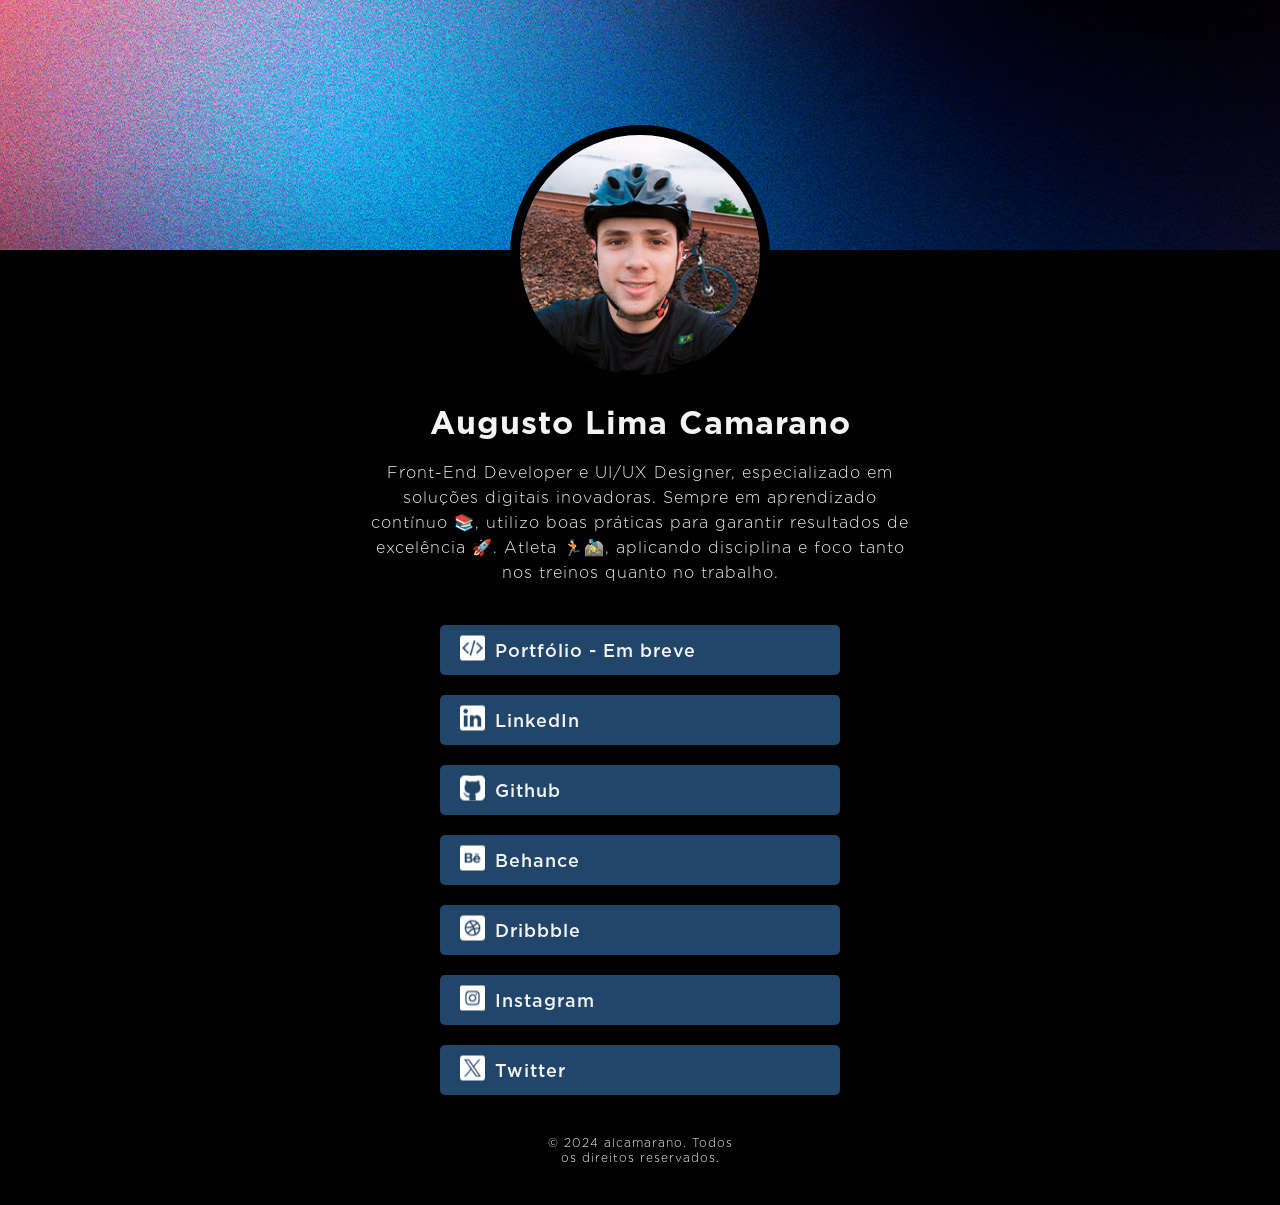
==== index.html @ f7aa8b09 "Bio Link - V2.0" ====
<!DOCTYPE html>
<html lang="pt-br">
<head>
    <!--Metatags-->
    <meta charset="UTF-8">
    <meta http-equiv="Content-Language" content="pt-BR">
    <meta name="viewport" content="width=device-width, initial-scale=1.0">
    <meta http-equiv="Cache-Control" content="no-cache, no-store, must-revalidate">
    <meta name="author" content="Augusto Lima Camarano // @alcamarano">
    <meta name="description" content="Acesse aqui todos os meus links importantes, redes sociais e conteúdos favoritos em um só lugar.">
    <meta name="keywords" content="front-end, developer, UI/UX designer, UI, UX, designer, web design, desenvolvimento front-end, web, user interface, user experience">
    <meta name="theme-color" content="#000100">
    <!--CSS-->
    <link rel="stylesheet" href="assets/css/config.css">
    <link rel="stylesheet" href="assets/css/style.css">
    <!--Título - aba do navegador-->
    <title>Bio Link's &#47;&#47; @alcamarano</title>
</head>
<body>
     <!--Cabeçalho-->
     <header class="full__header">
        <figure class="header__fig-cover">
            <img src="assets/img/cover.jpg" alt="Capa da página Bio Link's" class="header__fig-cover-img">
            <figcaption hidden></figcaption>
        </figure>
        <div class="header__div-content">
            <figure class="header__div-content-fig">
                <img src="assets/img/alcamarano.jpg" alt="Foto do Augusto Lima Camarano em um dia de treino" class="header__div-content-fig-img">
                <figcaption hidden></figcaption>
             </figure>
             <h1 class="header__div-content-title font__gotham_bold">Augusto Lima Camarano</h1>
             <p class="header__div-content-subtitle font__gotham_light">
                Front-End Developer e UI/UX Designer, especializado em soluções digitais inovadoras. Sempre em aprendizado contínuo &#x1F4DA;, utilizo boas práticas para garantir resultados de excelência &#x1F680;. Atleta &#x1F3C3;&#x1F3FB;&#x1F6B5;&#x1F3FB;&#x200D;&#x2642;&#xFE0F;, aplicando disciplina e foco tanto nos treinos quanto no trabalho.
             </p>
         </div>
     </header>
     <!--Principal-->
     <main class="full__main">
        <section class="main__section">
            <ol class="main__section-list">
                <li class="main__section-list-item">
                    <a href="index.html" target="" class="main__section-list-item-anchor font__gotham_medium" title="Acesse o meu portfólio">
                        <figure class="main__section-list-item-anchor-fig">
                            <img src="assets/img/social/portfolio.svg" alt="Ícone do Portfólio" class="main__section-list-item-anchor-fig-img">
                            <figcaption hidden></figcaption>
                        </figure> Portfólio - Em breve
                    </a>
                </li>
                <li class="main__section-list-item">
                    <a href="https://www.linkedin.com/in/alcamarano/" target="_blank" class="main__section-list-item-anchor font__gotham_medium" title="Acesse meu perfil do LinkedIn">
                        <figure class="main__section-list-item-anchor-fig">
                            <img src="assets/img/social/linkedin.svg" alt="Ícone do LinkedIn" class="main__section-list-item-anchor-fig-img">
                            <figcaption hidden></figcaption>
                        </figure> LinkedIn
                    </a>
                </li>
                <li class="main__section-list-item">
                    <a href="https://github.com/alcamarano" target="_blank" class="main__section-list-item-anchor font__gotham_medium" title="Acesse meu perfil do Github">
                        <figure class="main__section-list-item-anchor-fig">
                            <img src="assets/img/social/github.svg" alt="Ícone do Github" class="main__section-list-item-anchor-fig-img">
                            <figcaption hidden></figcaption>
                        </figure> Github
                    </a>
                </li>
                <li class="main__section-list-item">
                    <a href="https://www.behance.net/alcamarano" target="_blank" class="main__section-list-item-anchor font__gotham_medium" title="Acesse meu perfil do Behance">
                        <figure class="main__section-list-item-anchor-fig">
                            <img src="assets/img/social/behance.svg" alt="Ícone do Behance" class="main__section-list-item-anchor-fig-img">
                            <figcaption hidden></figcaption>
                        </figure> Behance
                    </a>
                </li>
                <li class="main__section-list-item">
                    <a href="https://dribbble.com/alcamarano" target="_blank" class="main__section-list-item-anchor font__gotham_medium" title="Acesse meu perfil do Dribbble">
                        <figure class="main__section-list-item-anchor-fig">
                            <img src="assets/img/social/dribbble.svg" alt="Ícone do Dribbble" class="main__section-list-item-anchor-fig-img">
                            <figcaption hidden></figcaption>
                        </figure> Dribbble
                    </a>
                </li>
                <li class="main__section-list-item">
                    <a href="https://www.instagram.com/alcamarano/" target="_blank" class="main__section-list-item-anchor font__gotham_medium" title="Acesse meu perfil do Instagram">
                        <figure class="main__section-list-item-anchor-fig">
                            <img src="assets/img/social/instagram.svg" alt="Ícone do Instagram" class="main__section-list-item-anchor-fig-img">
                            <figcaption hidden></figcaption>
                        </figure> Instagram
                    </a>
                </li>
                <li class="main__section-list-item">
                    <a href="https://x.com/alcamarano" target="_blank" class="main__section-list-item-anchor font__gotham_medium" title="Acesse meu perfil do Twitter">
                        <figure class="main__section-list-item-anchor-fig">
                            <img src="assets/img/social/twitter.svg" alt="Ícone do Twitter" class="main__section-list-item-anchor-fig-img">
                            <figcaption hidden></figcaption>
                        </figure> Twitter
                    </a>
                </li>
            </ol>
        </section>
     </main>
     <!--Rodapé-->
     <footer class="full__footer">
        <p class="footer__p-copy font__gotham_light">&#169; 2024 alcamarano. Todos os direitos reservados.</p>
     </footer>
</body>
---- assets/css/config.css ----
/*CSS Reset*/
* {
    margin: 0;
    border: 0;
    padding: 0;
    box-sizing: border-box;
    user-select: none;
    text-decoration: none;
    list-style: none;
    letter-spacing: 1px;
}
/*Variáveis para as cores utilizadas*/
:root {
    --color-bg-main: #000100;
    --color-bg-button: #22456A;
    --color-bg-button-hover: #;
    --color-bg-button-active: #;
    --color-text: #f3f3f3;
}

body {
    width: 100%;
    height: 100%;
    background-color: var(--color-bg-main);
    color: var(--color-text);
}

html {
    scroll-behavior: smooth;
    font-size: 62.5%;
}
/*Importar fonte do diretório - Gotham Bold*/
@font-face {
    font-family: Gotham_Bold;
    src: local(Gotham_Bold), url(../font/Gotham-Bold.otf)
}
/*Importar fonte do diretório - Gotham Medium*/
@font-face {
    font-family: Gotham_Medium;
    src: local(Gotham_Medium), url(../font/Gotham-Medium.otf)
}
/*Importar fonte do diretório - Gotham Light*/
@font-face {
    font-family: Gotham_Light;
    src: local(Gotham_Light), url(../font/Gotham-Light.otf)
}
/*Seletor de classe para a fonte - Gotham_Bold*/
.font__gotham_bold {
    font-family: Gotham_Bold;
}
/*Seletor de classe para a fonte - Gotham_Medium*/
.font__gotham_medium {
    font-family: Gotham_Medium;
}
/*Seletor de classe para a fonte - Gotham_Light*/
.font__gotham_light {
    font-family: Gotham_Light;
}
---- assets/css/style.css ----
/*Cabeçalho*/
.full__header {
    width: 100%;
    height: 100%;
    display: flex;
    align-items: center;
    justify-content: center;
    flex-direction: column;
}

.header__fig-cover, .header__fig-cover-img {
    width: 100%;
    height: 250px;
}

.header__fig-cover-img {
    object-fit: cover;
}

.header__div-content {
    width: 550px;
    display: flex;
    align-items: center;
    justify-content: center;
    flex-direction: column;
    gap: 20px;
    margin-top: -125px;
    text-align: center;
    margin-bottom: 40px;
}

.header__div-content-fig, .header__div-content-fig-img {
    width: 260px;
    height: 260px;
}

.header__div-content-fig-img {
    border-radius: 50%;
    border: 10px solid #000100;
}

.header__div-content-title {
    font-size: 3.2rem;
    line-height: 35px;
}

.header__div-content-subtitle {
    font-size: 1.6rem;
    line-height: 25px;
}
/*Principal*/
.full__main, .main__section {
    width: 100%;
    height: 100%;
    display: flex;
    align-items: center;
    justify-content: center
}

.main__section-list {
    width: 400px;
    display: flex;
    align-items: center;
    justify-content: center;
    flex-direction: column;
    gap: 20px;
}

.main__section-list-item {
    width: 400px;
    height: 50px;
    border-radius: 5px;
    background-color: var(--color-bg-button);
}

.main__section-list-item-anchor {
    width: 100%;
    height: 100%;
    font-size: 1.8rem;
    color: var(--color-text);
    display: flex;
    align-items: center;
    justify-content: start;
    gap: 10px;
    padding: 0px 20px;
}
/*Rodapé*/
.full__footer {
    width: 100%;
    height: 100%;
    display: flex;
    align-items: center;
    justify-content: center;
    margin: 40px 0px;
}

.footer__p-copy {
    width: 200px;
    font-size: 1.2rem;
    text-align: center;
}
/*Responsive*/
@media screen and (max-width: 670px) {
    .header__div-content {
        width: 460px;
    }
}

@media screen and (max-width: 550px) {
    .header__div-content {
        width: 380px;
    }
    .main__section-list, .main__section-list-item {
        width: 380px;
    }
}

@media screen and (max-width: 460px) {
    .header__div-content {
        width: 360px;
    }
    .main__section-list, .main__section-list-item {
        width: 360px;
    }
}

@media screen and (max-width: 430px) {
    .header__div-content {
        width: 330px;
    }
    .main__section-list, .main__section-list-item {
        width: 330px;
    }
}

@media screen and (max-width: 390px) {
    .header__div-content {
        width: 300px;
    }
    .main__section-list, .main__section-list-item {
        width: 300px;
    }
}

@media screen and (max-width: 360px) {
    .header__div-content {
        width: 270px;
    }
    .main__section-list, .main__section-list-item {
        width: 270px;
    }
}
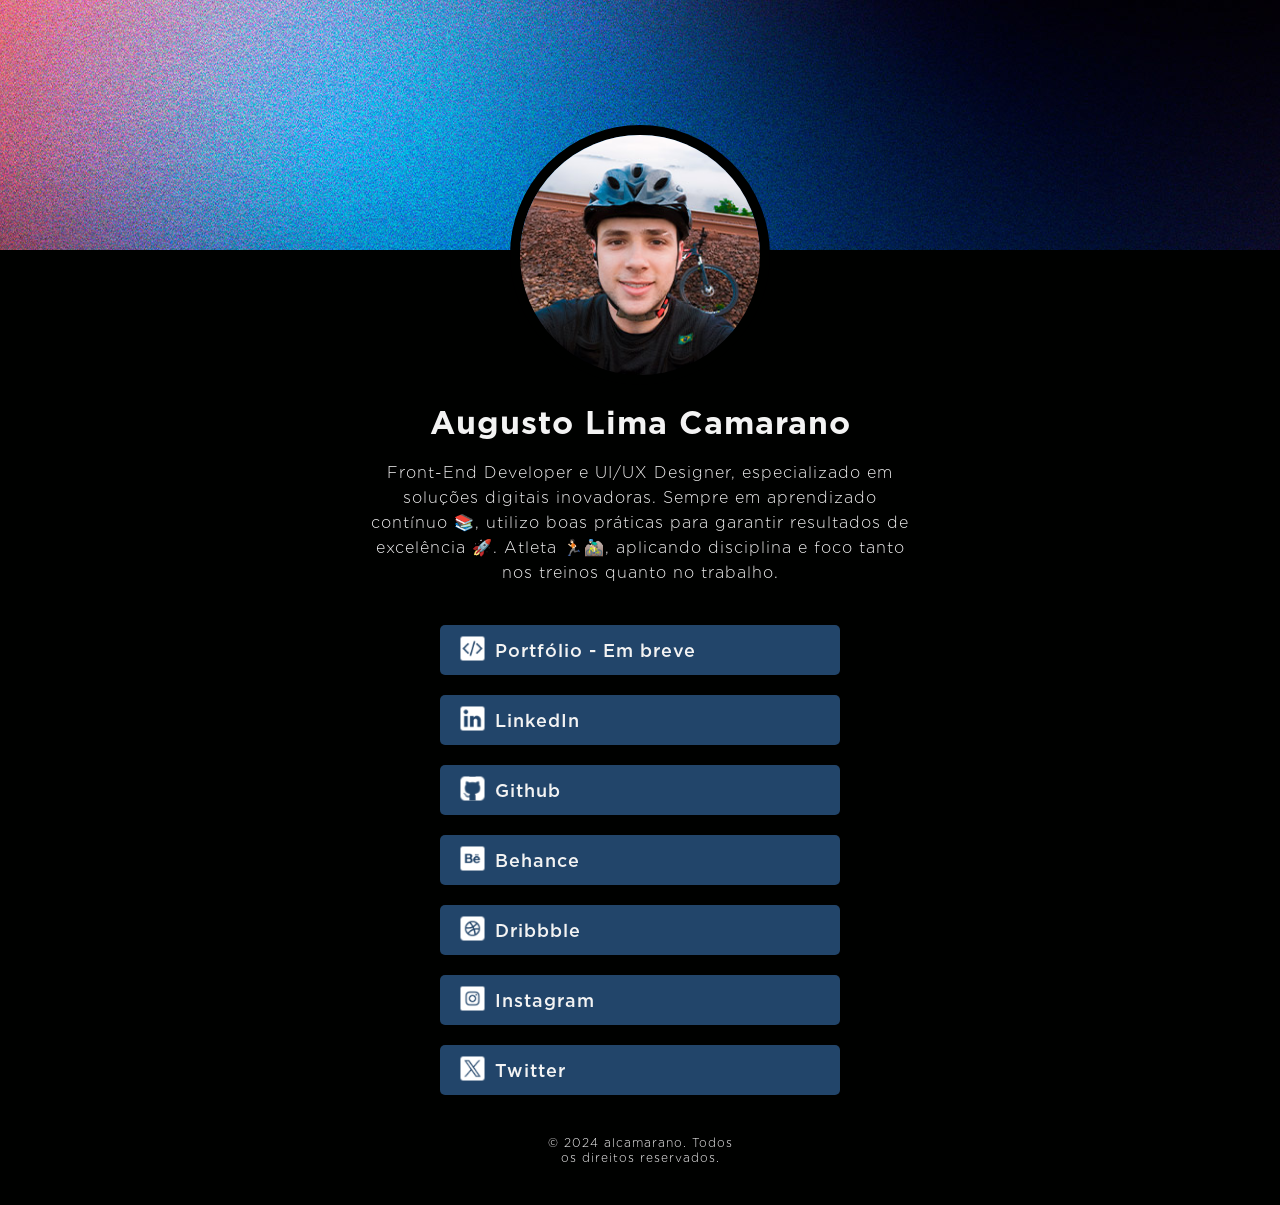
==== commit 48879fd2: "Bio Link - V2.0" ====
--- a/index.html
+++ b/index.html
@@ -41,7 +41,7 @@
                 <li class="main__section-list-item">
                     <a href="index.html" target="" class="main__section-list-item-anchor font__gotham_medium" title="Acesse o meu portfólio">
                         <figure class="main__section-list-item-anchor-fig">
-                            <img src="assets/img/social/portfolio.svg" alt="Ícone do Portfólio" class="main__section-list-item-anchor-fig-img">
+                            <img src="assets/img/social/portfolio.svg" alt="Ícone do Portfólio" class="main__section-list-item-anchor-fig-img" width="25" height="25">
                             <figcaption hidden></figcaption>
                         </figure> Portfólio - Em breve
                     </a>
@@ -49,7 +49,7 @@
                 <li class="main__section-list-item">
                     <a href="https://www.linkedin.com/in/alcamarano/" target="_blank" class="main__section-list-item-anchor font__gotham_medium" title="Acesse meu perfil do LinkedIn">
                         <figure class="main__section-list-item-anchor-fig">
-                            <img src="assets/img/social/linkedin.svg" alt="Ícone do LinkedIn" class="main__section-list-item-anchor-fig-img">
+                            <img src="assets/img/social/linkedin.svg" alt="Ícone do LinkedIn" class="main__section-list-item-anchor-fig-img" width="25" height="25">
                             <figcaption hidden></figcaption>
                         </figure> LinkedIn
                     </a>
@@ -57,7 +57,7 @@
                 <li class="main__section-list-item">
                     <a href="https://github.com/alcamarano" target="_blank" class="main__section-list-item-anchor font__gotham_medium" title="Acesse meu perfil do Github">
                         <figure class="main__section-list-item-anchor-fig">
-                            <img src="assets/img/social/github.svg" alt="Ícone do Github" class="main__section-list-item-anchor-fig-img">
+                            <img src="assets/img/social/github.svg" alt="Ícone do Github" class="main__section-list-item-anchor-fig-img" width="25" height="25">
                             <figcaption hidden></figcaption>
                         </figure> Github
                     </a>
@@ -65,7 +65,7 @@
                 <li class="main__section-list-item">
                     <a href="https://www.behance.net/alcamarano" target="_blank" class="main__section-list-item-anchor font__gotham_medium" title="Acesse meu perfil do Behance">
                         <figure class="main__section-list-item-anchor-fig">
-                            <img src="assets/img/social/behance.svg" alt="Ícone do Behance" class="main__section-list-item-anchor-fig-img">
+                            <img src="assets/img/social/behance.svg" alt="Ícone do Behance" class="main__section-list-item-anchor-fig-img" width="25" height="25">
                             <figcaption hidden></figcaption>
                         </figure> Behance
                     </a>
@@ -73,7 +73,7 @@
                 <li class="main__section-list-item">
                     <a href="https://dribbble.com/alcamarano" target="_blank" class="main__section-list-item-anchor font__gotham_medium" title="Acesse meu perfil do Dribbble">
                         <figure class="main__section-list-item-anchor-fig">
-                            <img src="assets/img/social/dribbble.svg" alt="Ícone do Dribbble" class="main__section-list-item-anchor-fig-img">
+                            <img src="assets/img/social/dribbble.svg" alt="Ícone do Dribbble" class="main__section-list-item-anchor-fig-img" width="25" height="25">
                             <figcaption hidden></figcaption>
                         </figure> Dribbble
                     </a>
@@ -81,7 +81,7 @@
                 <li class="main__section-list-item">
                     <a href="https://www.instagram.com/alcamarano/" target="_blank" class="main__section-list-item-anchor font__gotham_medium" title="Acesse meu perfil do Instagram">
                         <figure class="main__section-list-item-anchor-fig">
-                            <img src="assets/img/social/instagram.svg" alt="Ícone do Instagram" class="main__section-list-item-anchor-fig-img">
+                            <img src="assets/img/social/instagram.svg" alt="Ícone do Instagram" class="main__section-list-item-anchor-fig-img" width="25" height="25">
                             <figcaption hidden></figcaption>
                         </figure> Instagram
                     </a>
@@ -89,7 +89,7 @@
                 <li class="main__section-list-item">
                     <a href="https://x.com/alcamarano" target="_blank" class="main__section-list-item-anchor font__gotham_medium" title="Acesse meu perfil do Twitter">
                         <figure class="main__section-list-item-anchor-fig">
-                            <img src="assets/img/social/twitter.svg" alt="Ícone do Twitter" class="main__section-list-item-anchor-fig-img">
+                            <img src="assets/img/social/twitter.svg" alt="Ícone do Twitter" class="main__section-list-item-anchor-fig-img" width="25" height="25">
                             <figcaption hidden></figcaption>
                         </figure> Twitter
                     </a>
@@ -101,4 +101,4 @@
      <footer class="full__footer">
         <p class="footer__p-copy font__gotham_light">&#169; 2024 alcamarano. Todos os direitos reservados.</p>
      </footer>
-</body>+</body>
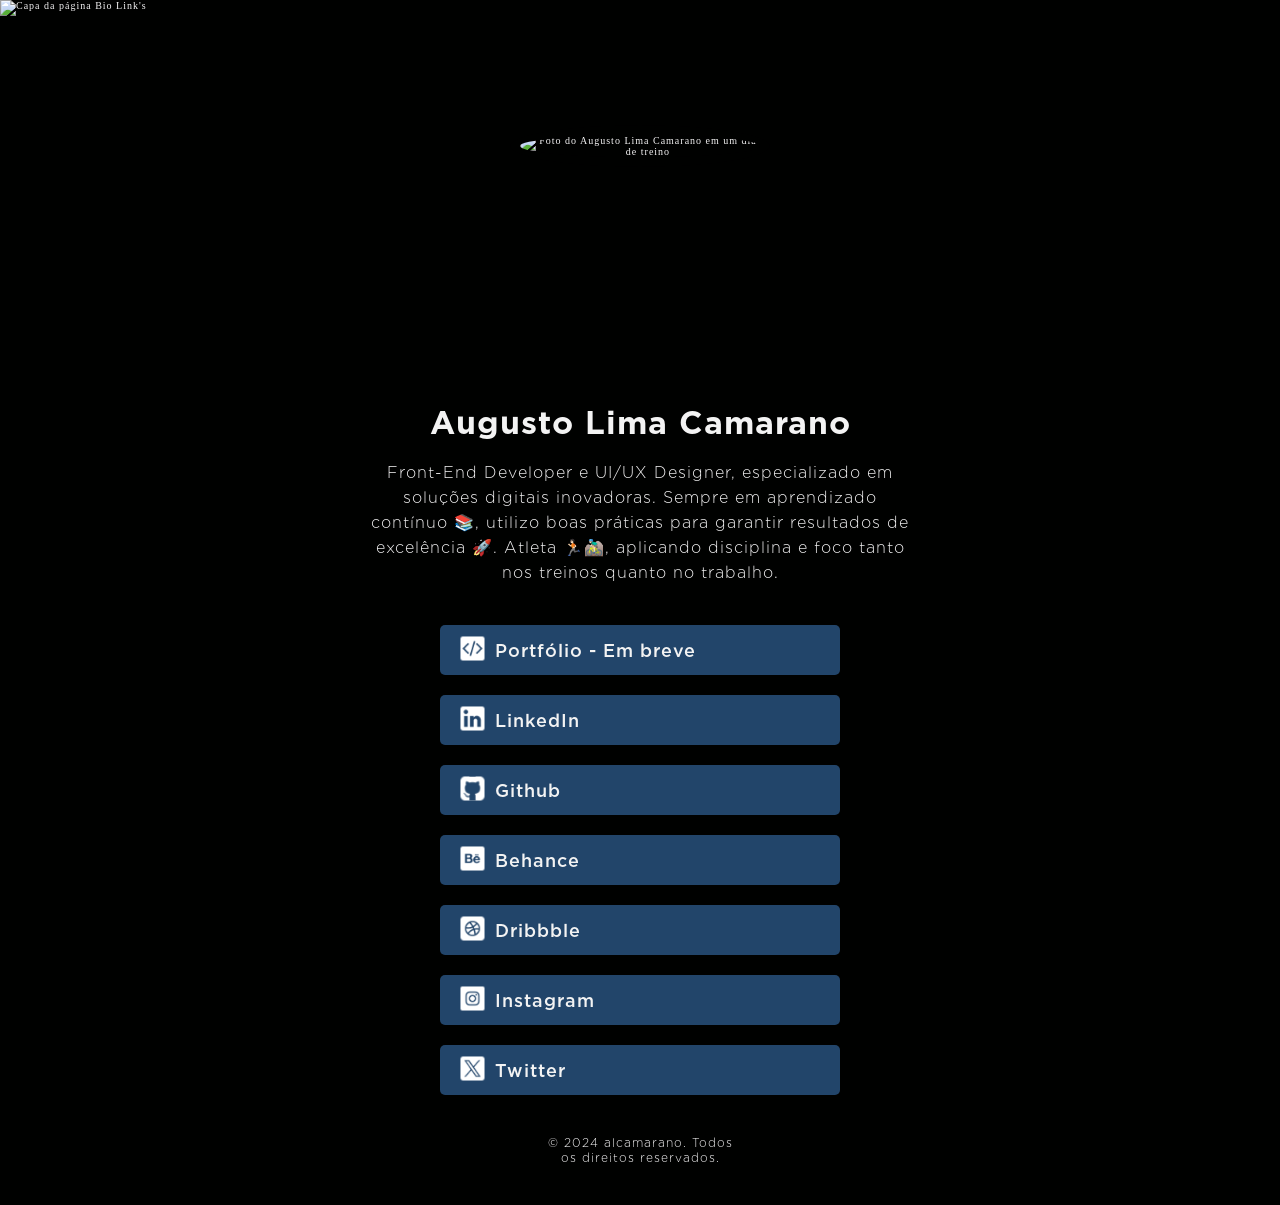
==== commit b9037b68: "Bio Link - V2.0" ====
--- a/index.html
+++ b/index.html
@@ -20,12 +20,12 @@
      <!--Cabeçalho-->
      <header class="full__header">
         <figure class="header__fig-cover">
-            <img src="assets/img/cover.jpg" alt="Capa da página Bio Link's" class="header__fig-cover-img">
+            <img src="assets/img/cover.svg" alt="Capa da página Bio Link's" class="header__fig-cover-img" width="" height="250">
             <figcaption hidden></figcaption>
         </figure>
         <div class="header__div-content">
             <figure class="header__div-content-fig">
-                <img src="assets/img/alcamarano.jpg" alt="Foto do Augusto Lima Camarano em um dia de treino" class="header__div-content-fig-img">
+                <img src="assets/img/alcamarano.svg" alt="Foto do Augusto Lima Camarano em um dia de treino" class="header__div-content-fig-img" width="260" height="260">
                 <figcaption hidden></figcaption>
              </figure>
              <h1 class="header__div-content-title font__gotham_bold">Augusto Lima Camarano</h1>
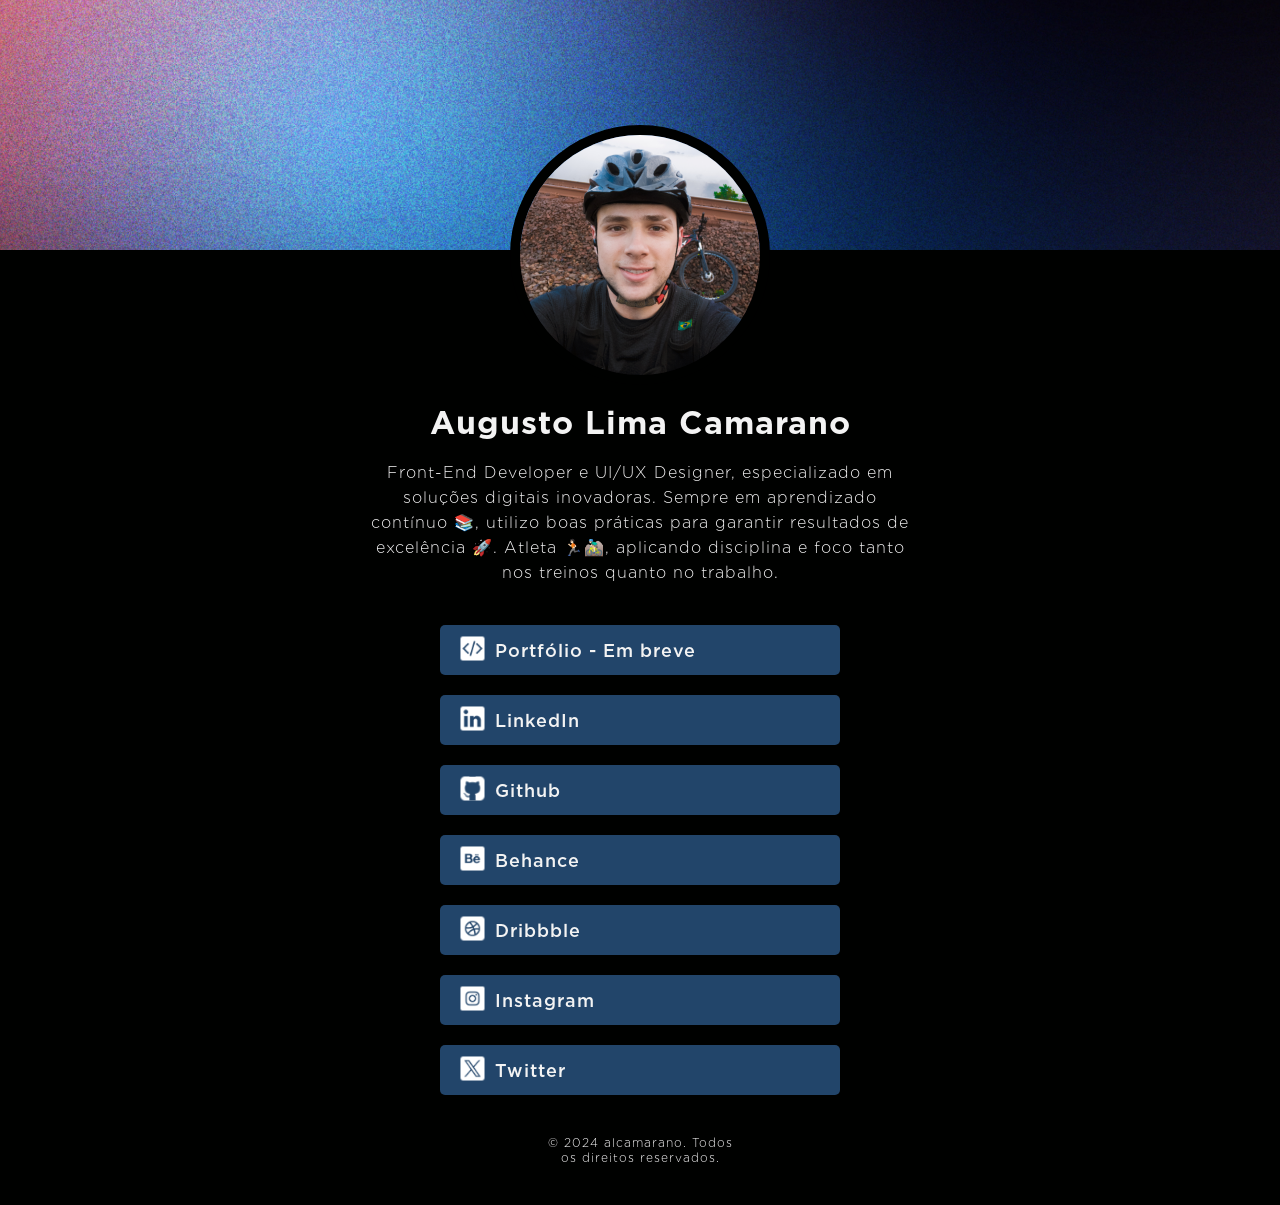
==== commit acc1f054: "Bio Link - V2.0" ====
--- a/index.html
+++ b/index.html
@@ -20,12 +20,12 @@
      <!--Cabeçalho-->
      <header class="full__header">
         <figure class="header__fig-cover">
-            <img src="assets/img/cover.svg" alt="Capa da página Bio Link's" class="header__fig-cover-img" width="" height="250">
+            <img src="assets/img/cover.webp" alt="Capa da página Bio Link's" class="header__fig-cover-img" width="" height="250">
             <figcaption hidden></figcaption>
         </figure>
         <div class="header__div-content">
             <figure class="header__div-content-fig">
-                <img src="assets/img/alcamarano.svg" alt="Foto do Augusto Lima Camarano em um dia de treino" class="header__div-content-fig-img" width="260" height="260">
+                <img src="assets/img/alcamarano.webp" alt="Foto do Augusto Lima Camarano em um dia de treino" class="header__div-content-fig-img" width="260" height="260">
                 <figcaption hidden></figcaption>
              </figure>
              <h1 class="header__div-content-title font__gotham_bold">Augusto Lima Camarano</h1>
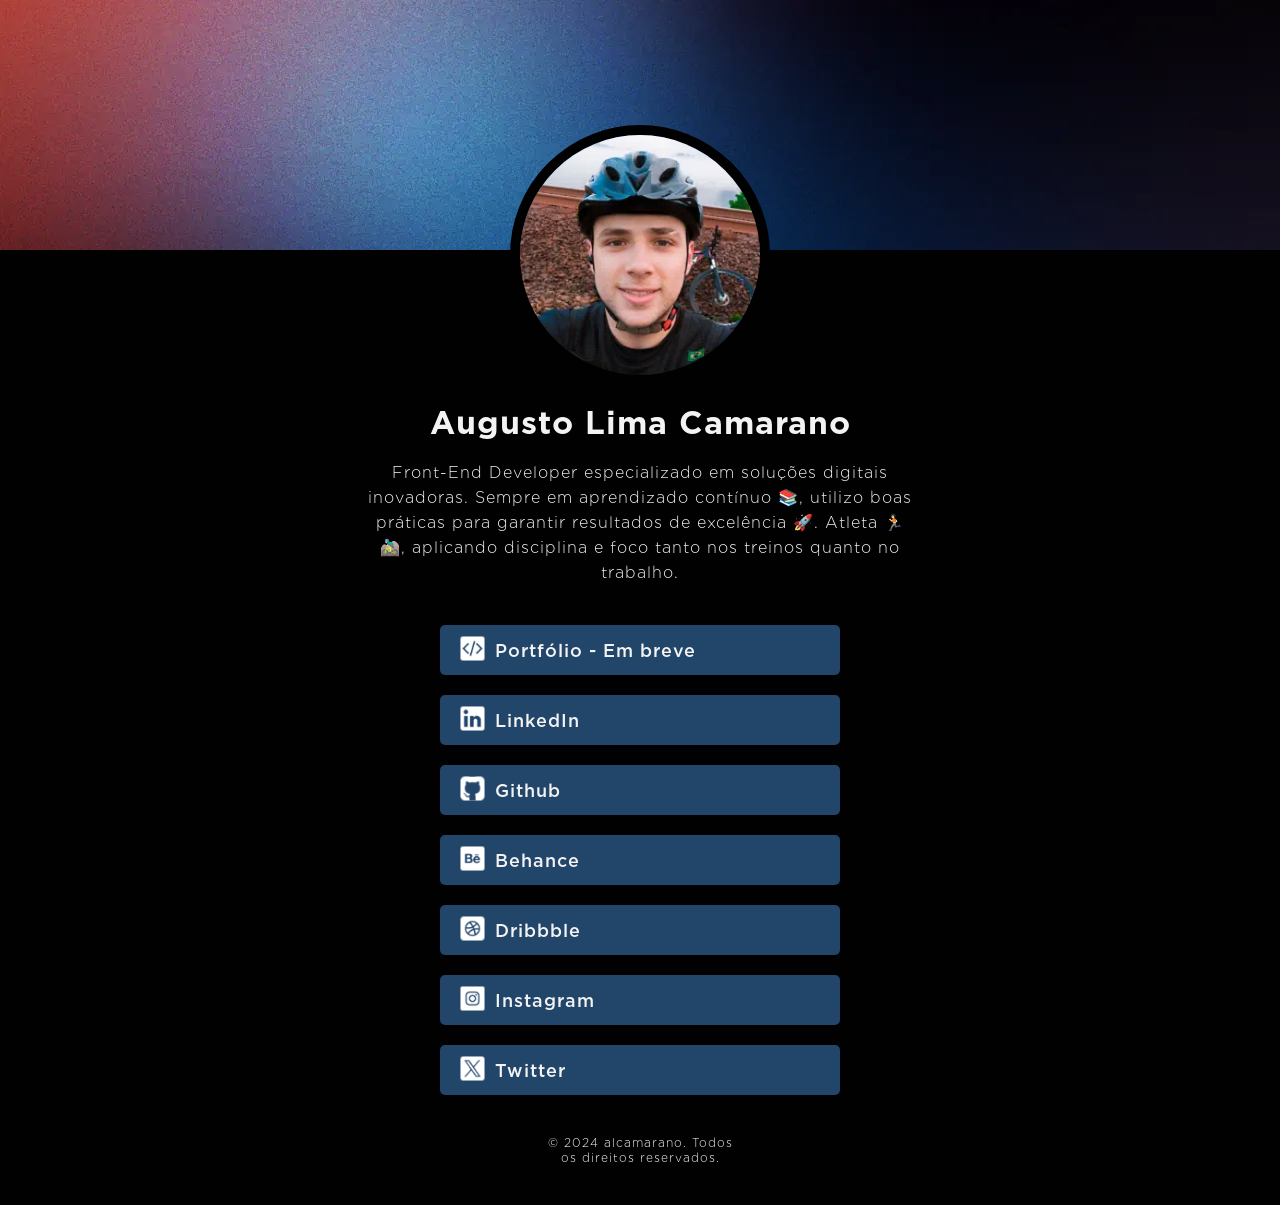
==== commit 3f197a6b: "Bio Link - V2.0" ====
--- a/index.html
+++ b/index.html
@@ -30,7 +30,7 @@
              </figure>
              <h1 class="header__div-content-title font__gotham_bold">Augusto Lima Camarano</h1>
              <p class="header__div-content-subtitle font__gotham_light">
-                Front-End Developer e UI/UX Designer, especializado em soluções digitais inovadoras. Sempre em aprendizado contínuo &#x1F4DA;, utilizo boas práticas para garantir resultados de excelência &#x1F680;. Atleta &#x1F3C3;&#x1F3FB;&#x1F6B5;&#x1F3FB;&#x200D;&#x2642;&#xFE0F;, aplicando disciplina e foco tanto nos treinos quanto no trabalho.
+                Front-End Developer especializado em soluções digitais inovadoras. Sempre em aprendizado contínuo &#x1F4DA;, utilizo boas práticas para garantir resultados de excelência &#x1F680;. Atleta &#x1F3C3;&#x1F3FB;&#x1F6B5;&#x1F3FB;&#x200D;&#x2642;&#xFE0F;, aplicando disciplina e foco tanto nos treinos quanto no trabalho.
              </p>
          </div>
      </header>
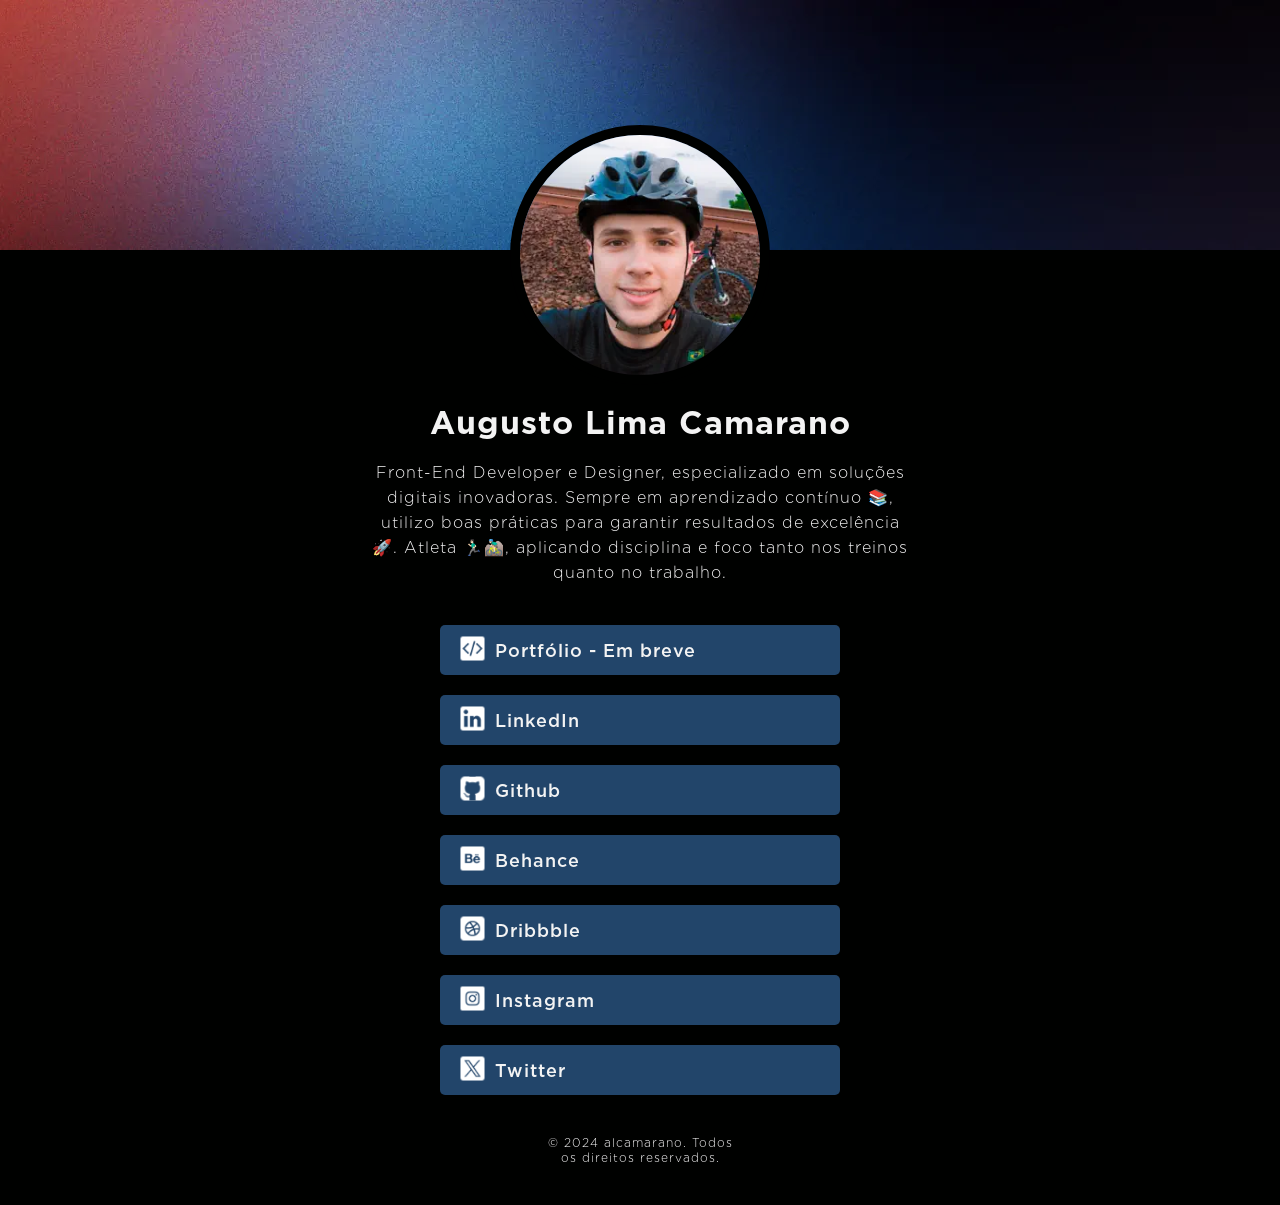
==== commit 380ea1ba: "Bio Link - V2.0" ====
--- a/index.html
+++ b/index.html
@@ -30,7 +30,7 @@
              </figure>
              <h1 class="header__div-content-title font__gotham_bold">Augusto Lima Camarano</h1>
              <p class="header__div-content-subtitle font__gotham_light">
-                Front-End Developer especializado em soluções digitais inovadoras. Sempre em aprendizado contínuo &#x1F4DA;, utilizo boas práticas para garantir resultados de excelência &#x1F680;. Atleta &#x1F3C3;&#x1F3FB;&#x1F6B5;&#x1F3FB;&#x200D;&#x2642;&#xFE0F;, aplicando disciplina e foco tanto nos treinos quanto no trabalho.
+                Front-End Developer e Designer, especializado em soluções digitais inovadoras. Sempre em aprendizado contínuo 📚, utilizo boas práticas para garantir resultados de excelência 🚀. Atleta 🏃🏻‍♂️🚵🏻‍♂️, aplicando disciplina e foco tanto nos treinos quanto no trabalho.
              </p>
          </div>
      </header>
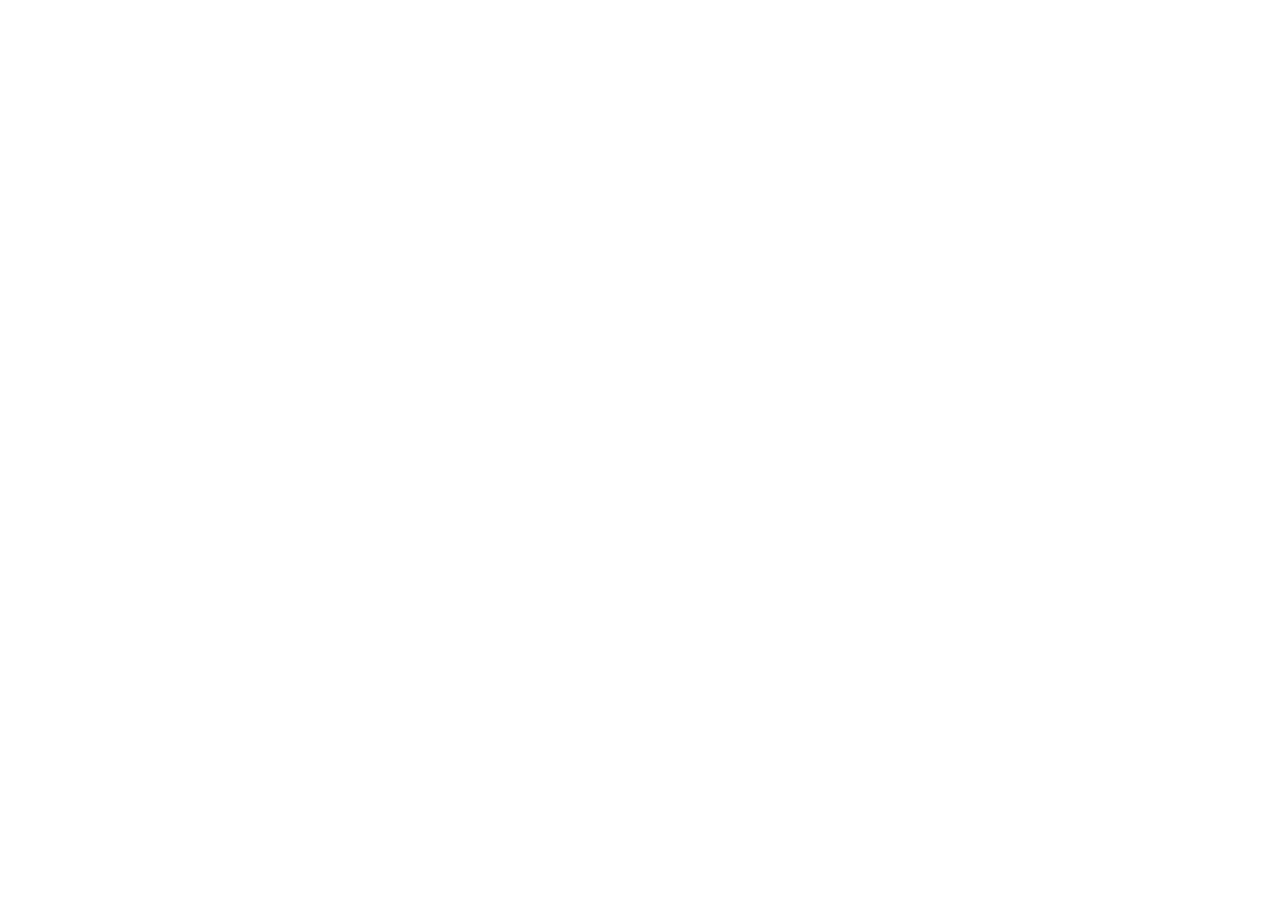
==== commit 7ef602c2: "Upload do projeto" ====
--- a/index.html
+++ b/index.html
@@ -1,104 +1,25 @@
-<!DOCTYPE html>
-<html lang="pt-br">
-<head>
-    <!--Metatags-->
-    <meta charset="UTF-8">
-    <meta http-equiv="Content-Language" content="pt-BR">
-    <meta name="viewport" content="width=device-width, initial-scale=1.0">
-    <meta http-equiv="Cache-Control" content="no-cache, no-store, must-revalidate">
-    <meta name="author" content="Augusto Lima Camarano // @alcamarano">
-    <meta name="description" content="Acesse aqui todos os meus links importantes, redes sociais e conteúdos favoritos em um só lugar.">
-    <meta name="keywords" content="front-end, developer, UI/UX designer, UI, UX, designer, web design, desenvolvimento front-end, web, user interface, user experience">
-    <meta name="theme-color" content="#000100">
-    <!--CSS-->
-    <link rel="stylesheet" href="assets/css/config.css">
-    <link rel="stylesheet" href="assets/css/style.css">
-    <!--Título - aba do navegador-->
-    <title>Bio Link's &#47;&#47; @alcamarano</title>
-</head>
-<body>
-     <!--Cabeçalho-->
-     <header class="full__header">
-        <figure class="header__fig-cover">
-            <img src="assets/img/cover.webp" alt="Capa da página Bio Link's" class="header__fig-cover-img" width="" height="250">
-            <figcaption hidden></figcaption>
-        </figure>
-        <div class="header__div-content">
-            <figure class="header__div-content-fig">
-                <img src="assets/img/alcamarano.webp" alt="Foto do Augusto Lima Camarano em um dia de treino" class="header__div-content-fig-img" width="260" height="260">
-                <figcaption hidden></figcaption>
-             </figure>
-             <h1 class="header__div-content-title font__gotham_bold">Augusto Lima Camarano</h1>
-             <p class="header__div-content-subtitle font__gotham_light">
-                Front-End Developer e Designer, especializado em soluções digitais inovadoras. Sempre em aprendizado contínuo 📚, utilizo boas práticas para garantir resultados de excelência 🚀. Atleta 🏃🏻‍♂️🚵🏻‍♂️, aplicando disciplina e foco tanto nos treinos quanto no trabalho.
-             </p>
-         </div>
-     </header>
-     <!--Principal-->
-     <main class="full__main">
-        <section class="main__section">
-            <ol class="main__section-list">
-                <li class="main__section-list-item">
-                    <a href="index.html" target="" class="main__section-list-item-anchor font__gotham_medium" title="Acesse o meu portfólio">
-                        <figure class="main__section-list-item-anchor-fig">
-                            <img src="assets/img/social/portfolio.svg" alt="Ícone do Portfólio" class="main__section-list-item-anchor-fig-img" width="25" height="25">
-                            <figcaption hidden></figcaption>
-                        </figure> Portfólio - Em breve
-                    </a>
-                </li>
-                <li class="main__section-list-item">
-                    <a href="https://www.linkedin.com/in/alcamarano/" target="_blank" class="main__section-list-item-anchor font__gotham_medium" title="Acesse meu perfil do LinkedIn">
-                        <figure class="main__section-list-item-anchor-fig">
-                            <img src="assets/img/social/linkedin.svg" alt="Ícone do LinkedIn" class="main__section-list-item-anchor-fig-img" width="25" height="25">
-                            <figcaption hidden></figcaption>
-                        </figure> LinkedIn
-                    </a>
-                </li>
-                <li class="main__section-list-item">
-                    <a href="https://github.com/alcamarano" target="_blank" class="main__section-list-item-anchor font__gotham_medium" title="Acesse meu perfil do Github">
-                        <figure class="main__section-list-item-anchor-fig">
-                            <img src="assets/img/social/github.svg" alt="Ícone do Github" class="main__section-list-item-anchor-fig-img" width="25" height="25">
-                            <figcaption hidden></figcaption>
-                        </figure> Github
-                    </a>
-                </li>
-                <li class="main__section-list-item">
-                    <a href="https://www.behance.net/alcamarano" target="_blank" class="main__section-list-item-anchor font__gotham_medium" title="Acesse meu perfil do Behance">
-                        <figure class="main__section-list-item-anchor-fig">
-                            <img src="assets/img/social/behance.svg" alt="Ícone do Behance" class="main__section-list-item-anchor-fig-img" width="25" height="25">
-                            <figcaption hidden></figcaption>
-                        </figure> Behance
-                    </a>
-                </li>
-                <li class="main__section-list-item">
-                    <a href="https://dribbble.com/alcamarano" target="_blank" class="main__section-list-item-anchor font__gotham_medium" title="Acesse meu perfil do Dribbble">
-                        <figure class="main__section-list-item-anchor-fig">
-                            <img src="assets/img/social/dribbble.svg" alt="Ícone do Dribbble" class="main__section-list-item-anchor-fig-img" width="25" height="25">
-                            <figcaption hidden></figcaption>
-                        </figure> Dribbble
-                    </a>
-                </li>
-                <li class="main__section-list-item">
-                    <a href="https://www.instagram.com/alcamarano/" target="_blank" class="main__section-list-item-anchor font__gotham_medium" title="Acesse meu perfil do Instagram">
-                        <figure class="main__section-list-item-anchor-fig">
-                            <img src="assets/img/social/instagram.svg" alt="Ícone do Instagram" class="main__section-list-item-anchor-fig-img" width="25" height="25">
-                            <figcaption hidden></figcaption>
-                        </figure> Instagram
-                    </a>
-                </li>
-                <li class="main__section-list-item">
-                    <a href="https://x.com/alcamarano" target="_blank" class="main__section-list-item-anchor font__gotham_medium" title="Acesse meu perfil do Twitter">
-                        <figure class="main__section-list-item-anchor-fig">
-                            <img src="assets/img/social/twitter.svg" alt="Ícone do Twitter" class="main__section-list-item-anchor-fig-img" width="25" height="25">
-                            <figcaption hidden></figcaption>
-                        </figure> Twitter
-                    </a>
-                </li>
-            </ol>
-        </section>
-     </main>
-     <!--Rodapé-->
-     <footer class="full__footer">
-        <p class="footer__p-copy font__gotham_light">&#169; 2024 alcamarano. Todos os direitos reservados.</p>
-     </footer>
-</body>
+<!DOCTYPE html>
+<html lang="pt-br">
+<head>
+    <!--Meta-->
+    <meta charset="UTF-8">
+    <meta name="viewport" content="width=device-width, initial-scale=1.0">
+    <!--Fonte-->
+
+    <!--CSS-->
+    <link rel="stylesheet" href="assets/css/config.css">
+    <!--Título-->
+    <title>Bio Links | @alcamarano</title>
+</head>
+<body>
+    <header class="full__header">
+
+    </header>
+    <main class="full__main">
+
+    </main>
+    <footer class="full__footer">
+
+    </footer>
+</body>
+</html>
--- a/assets/css/config.css
+++ b/assets/css/config.css
@@ -1,58 +1,15 @@
-/*CSS Reset*/
-* {
-    margin: 0;
-    border: 0;
-    padding: 0;
-    box-sizing: border-box;
-    user-select: none;
-    text-decoration: none;
-    list-style: none;
-    letter-spacing: 1px;
-}
-/*Variáveis para as cores utilizadas*/
-:root {
-    --color-bg-main: #000100;
-    --color-bg-button: #22456A;
-    --color-bg-button-hover: #;
-    --color-bg-button-active: #;
-    --color-text: #f3f3f3;
-}
-
-body {
-    width: 100%;
-    height: 100%;
-    background-color: var(--color-bg-main);
-    color: var(--color-text);
-}
-
-html {
-    scroll-behavior: smooth;
-    font-size: 62.5%;
-}
-/*Importar fonte do diretório - Gotham Bold*/
-@font-face {
-    font-family: Gotham_Bold;
-    src: local(Gotham_Bold), url(../font/Gotham-Bold.otf)
-}
-/*Importar fonte do diretório - Gotham Medium*/
-@font-face {
-    font-family: Gotham_Medium;
-    src: local(Gotham_Medium), url(../font/Gotham-Medium.otf)
-}
-/*Importar fonte do diretório - Gotham Light*/
-@font-face {
-    font-family: Gotham_Light;
-    src: local(Gotham_Light), url(../font/Gotham-Light.otf)
-}
-/*Seletor de classe para a fonte - Gotham_Bold*/
-.font__gotham_bold {
-    font-family: Gotham_Bold;
-}
-/*Seletor de classe para a fonte - Gotham_Medium*/
-.font__gotham_medium {
-    font-family: Gotham_Medium;
-}
-/*Seletor de classe para a fonte - Gotham_Light*/
-.font__gotham_light {
-    font-family: Gotham_Light;
-}+* {
+    margin: 0;
+    padding: 0;
+    border: 0;
+    box-sizing: border-box;
+    user-select: none;
+}
+
+:root {
+
+}
+
+html {
+    scroll-behavior: smooth;
+}
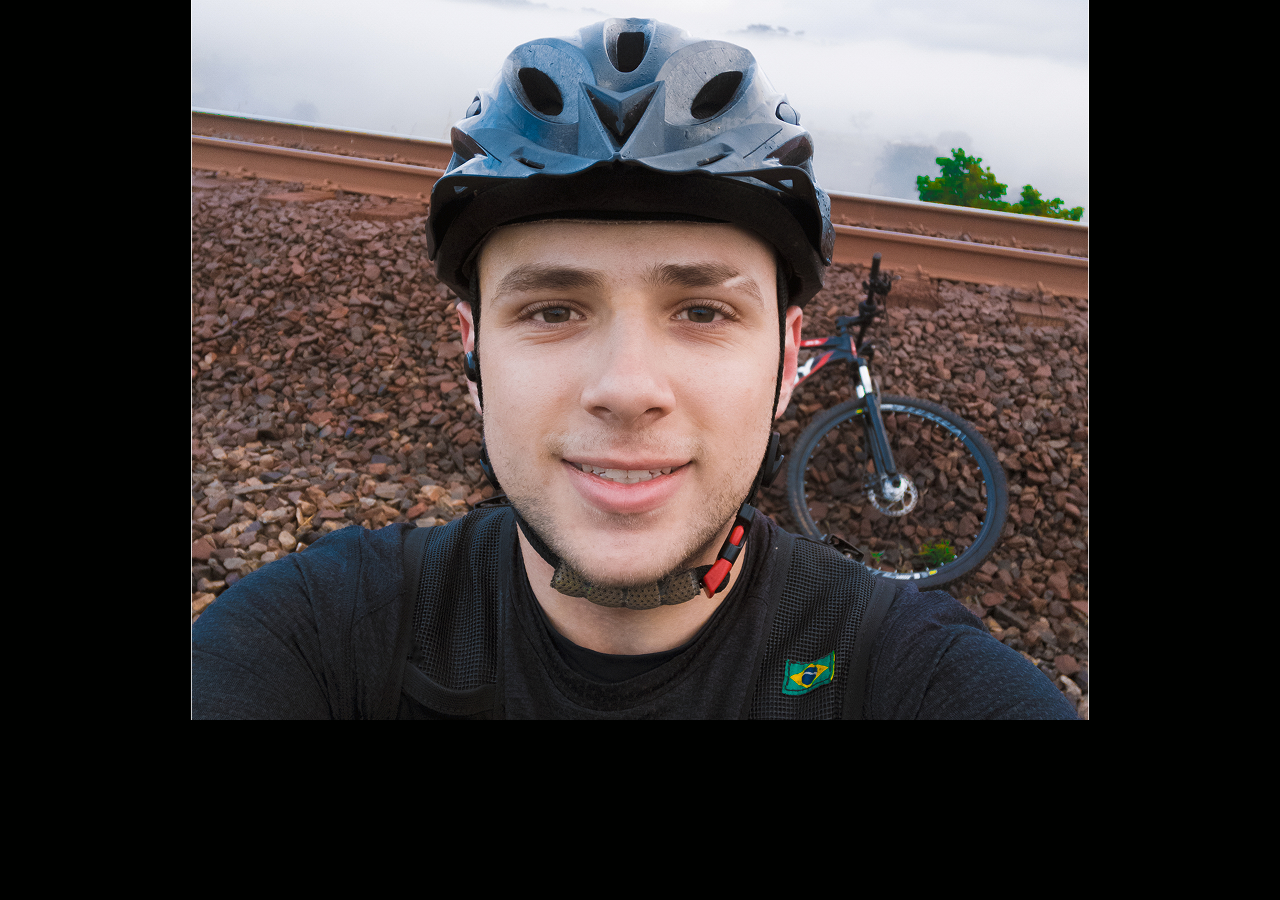
==== commit 04460f22: "Base" ====
--- a/index.html
+++ b/index.html
@@ -5,15 +5,20 @@
     <meta charset="UTF-8">
     <meta name="viewport" content="width=device-width, initial-scale=1.0">
     <!--Fonte-->
-
+    <link rel="preconnect" href="https://fonts.googleapis.com">
+    <link rel="preconnect" href="https://fonts.gstatic.com" crossorigin>
+    <link href="https://fonts.googleapis.com/css2?family=Inter:ital,opsz,wght@0,14..32,100..900;1,14..32,100..900&display=swap" rel="stylesheet">
     <!--CSS-->
     <link rel="stylesheet" href="assets/css/config.css">
+    <link rel="stylesheet" href="assets/css/style.css">
     <!--Título-->
     <title>Bio Links | @alcamarano</title>
 </head>
 <body>
     <header class="full__header">
-
+        <figure>
+            <img src="assets/image/alcamarano-desktop.jpg" alt="Pessoa sorridente usando capacete de ciclismo preto e camisa com bandeira do Brasil no ombro, em frente a uma bicicleta sobre cascalho avermelhado ao lado de trilhos de trem, com paisagem ao fundo coberta por névoa.">
+        </figure>
     </header>
     <main class="full__main">
 
--- a/assets/css/config.css
+++ b/assets/css/config.css
@@ -7,9 +7,16 @@
 }
 
 :root {
-
+    --color-background-body: #000100;
+    --color-background-primary: #1D1D1D;
+    --color-text: #F3F3F3;
 }
 
 html {
     scroll-behavior: smooth;
+    font-family: "Inter", sans-serif;
 }
+
+body {
+    background-color: var(--color-background-body);
+}
--- a/assets/css/style.css
+++ b/assets/css/style.css
@@ -0,0 +1,152 @@
+/*Cabeçalho*/
+.full__header {
+    width: 100%;
+    height: 100%;
+    display: flex;
+    align-items: center;
+    justify-content: center;
+    flex-direction: column;
+}
+
+.header__fig-cover, .header__fig-cover-img {
+    width: 100%;
+    height: 250px;
+}
+
+.header__fig-cover-img {
+    object-fit: cover;
+}
+
+.header__div-content {
+    width: 550px;
+    display: flex;
+    align-items: center;
+    justify-content: center;
+    flex-direction: column;
+    gap: 20px;
+    margin-top: -125px;
+    text-align: center;
+    margin-bottom: 40px;
+}
+
+.header__div-content-fig, .header__div-content-fig-img {
+    width: 260px;
+    height: 260px;
+}
+
+.header__div-content-fig-img {
+    border-radius: 50%;
+    border: 10px solid #000100;
+}
+
+.header__div-content-title {
+    font-size: 3.2rem;
+    line-height: 35px;
+}
+
+.header__div-content-subtitle {
+    font-size: 1.6rem;
+    line-height: 25px;
+}
+/*Principal*/
+.full__main, .main__section {
+    width: 100%;
+    height: 100%;
+    display: flex;
+    align-items: center;
+    justify-content: center
+}
+
+.main__section-list {
+    width: 400px;
+    display: flex;
+    align-items: center;
+    justify-content: center;
+    flex-direction: column;
+    gap: 20px;
+}
+
+.main__section-list-item {
+    width: 400px;
+    height: 50px;
+    border-radius: 5px;
+    background-color: var(--color-bg-button);
+}
+
+.main__section-list-item-anchor {
+    width: 100%;
+    height: 100%;
+    font-size: 1.8rem;
+    color: var(--color-text);
+    display: flex;
+    align-items: center;
+    justify-content: start;
+    gap: 10px;
+    padding: 0px 20px;
+}
+/*Rodapé*/
+.full__footer {
+    width: 100%;
+    height: 100%;
+    display: flex;
+    align-items: center;
+    justify-content: center;
+    margin: 40px 0px;
+}
+
+.footer__p-copy {
+    width: 200px;
+    font-size: 1.2rem;
+    text-align: center;
+}
+/*Responsive*/
+@media screen and (max-width: 670px) {
+    .header__div-content {
+        width: 460px;
+    }
+}
+
+@media screen and (max-width: 550px) {
+    .header__div-content {
+        width: 380px;
+    }
+    .main__section-list, .main__section-list-item {
+        width: 380px;
+    }
+}
+
+@media screen and (max-width: 460px) {
+    .header__div-content {
+        width: 360px;
+    }
+    .main__section-list, .main__section-list-item {
+        width: 360px;
+    }
+}
+
+@media screen and (max-width: 430px) {
+    .header__div-content {
+        width: 330px;
+    }
+    .main__section-list, .main__section-list-item {
+        width: 330px;
+    }
+}
+
+@media screen and (max-width: 390px) {
+    .header__div-content {
+        width: 300px;
+    }
+    .main__section-list, .main__section-list-item {
+        width: 300px;
+    }
+}
+
+@media screen and (max-width: 360px) {
+    .header__div-content {
+        width: 270px;
+    }
+    .main__section-list, .main__section-list-item {
+        width: 270px;
+    }
+}
